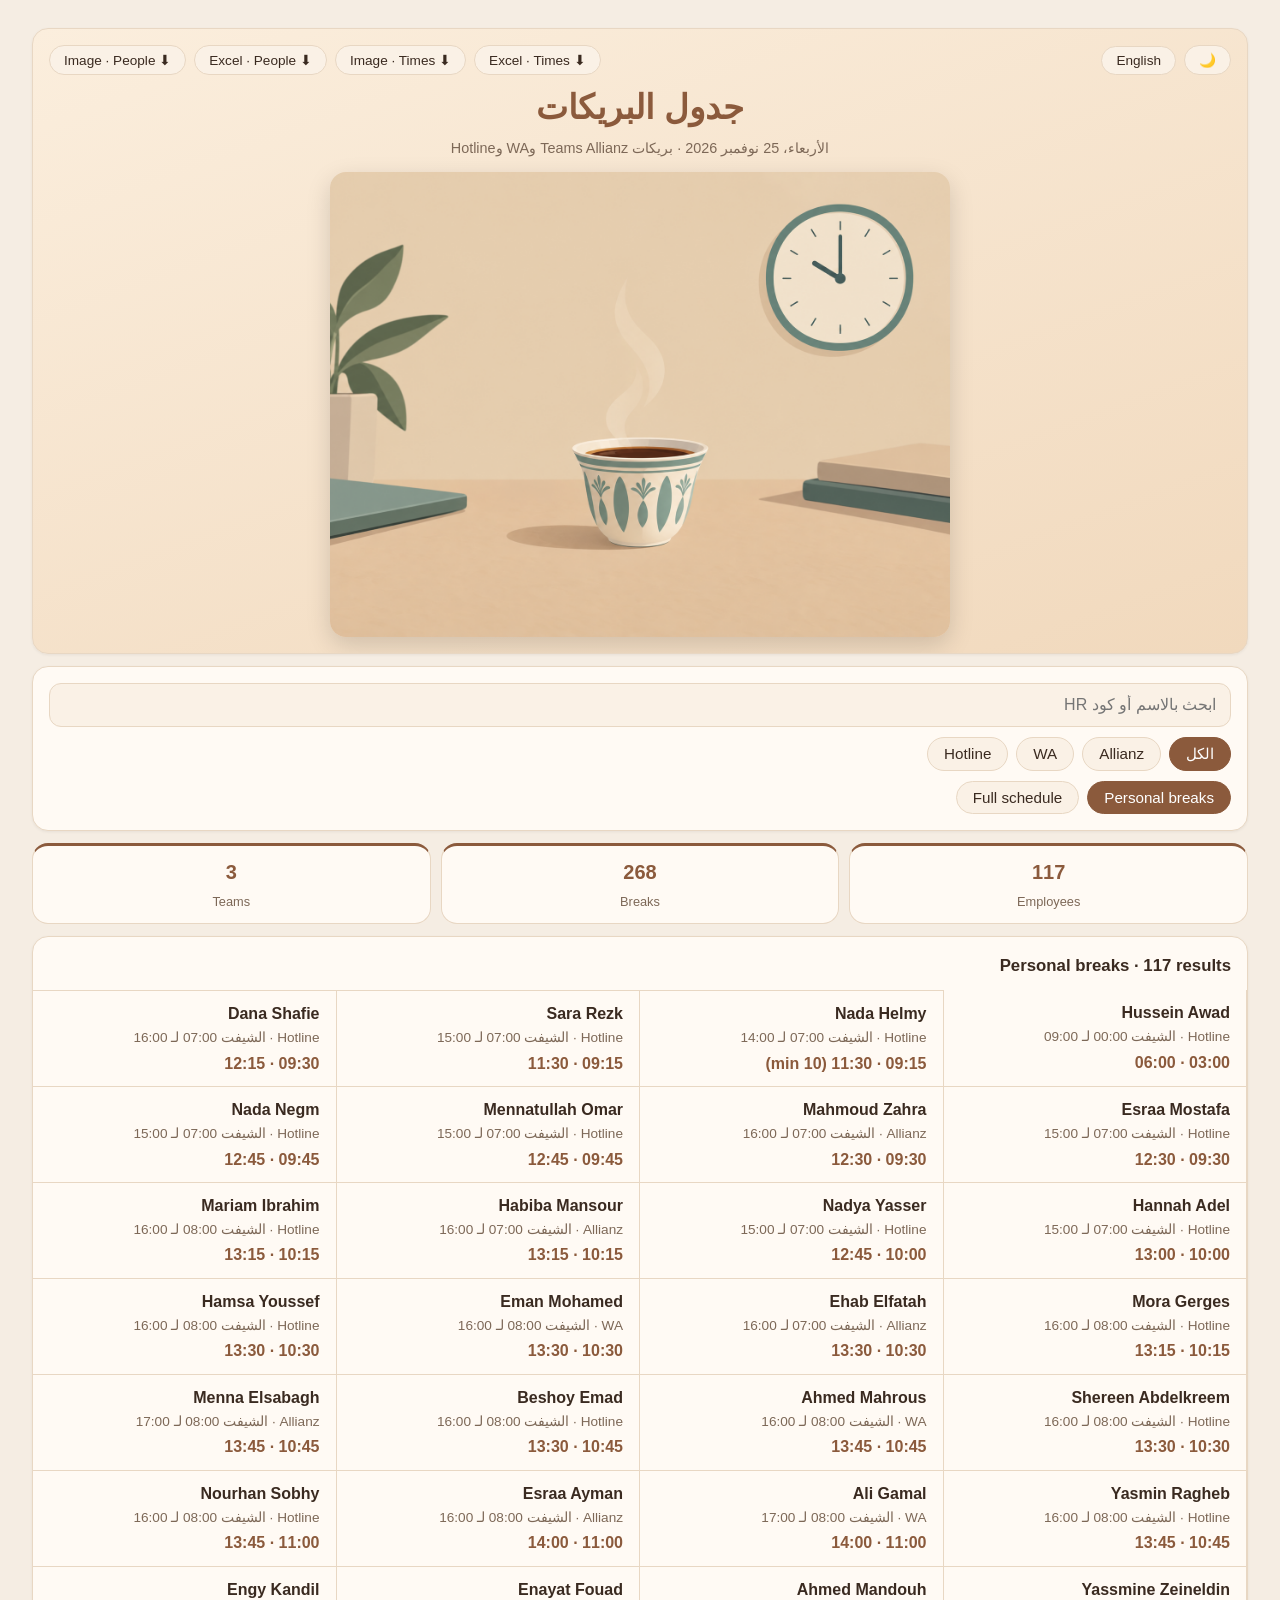
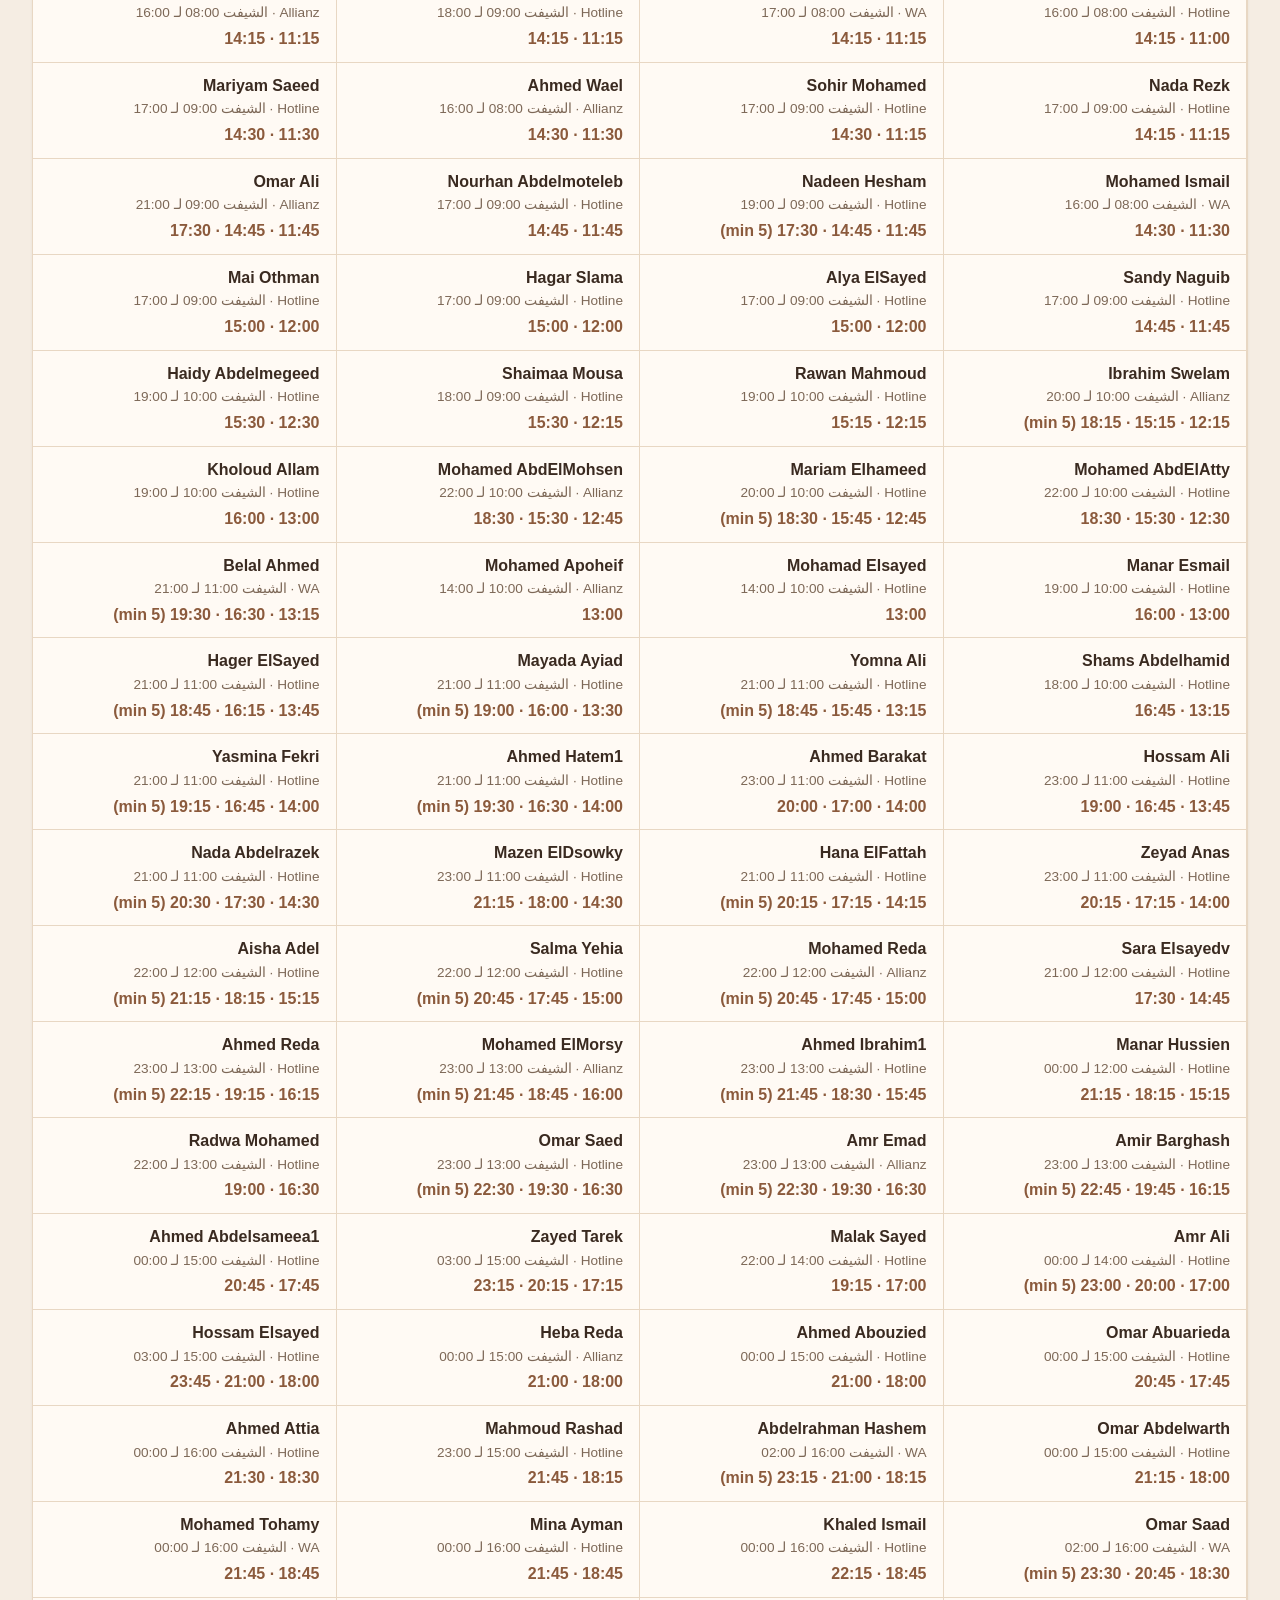
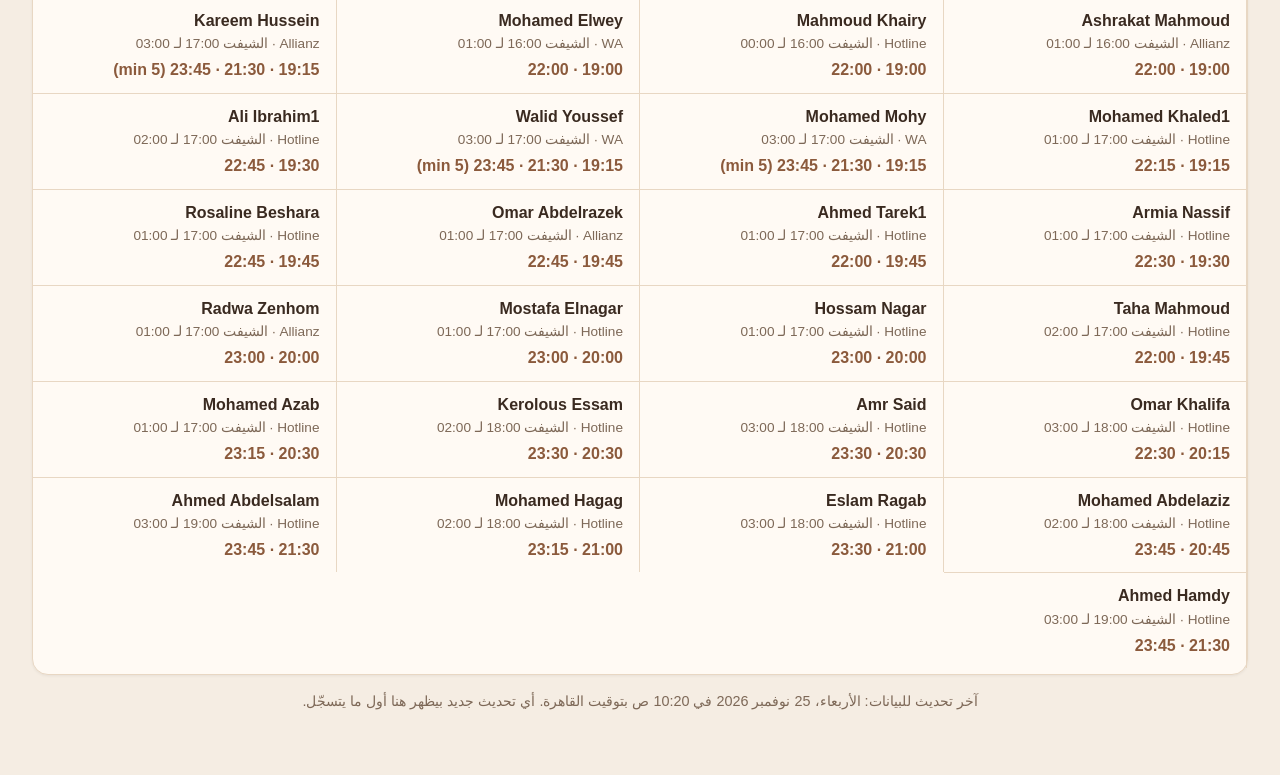
==== breaks/index.html @ 165786af "Add breaks board copy" ====
<!doctype html>
<html lang="ar" dir="rtl">
<head>
<meta charset="utf-8">
<meta name="viewport" content="width=device-width, initial-scale=1">
<meta name="description" content="جدول بريكات الفرق">
<title>جدول البريكات</title>
<link rel="stylesheet" href="app.css?v=3">
</head>
<body>
<div class="page">
  <header class="card hero">
    <div class="tools">
      <button id="themeBtn" class="tool-btn" type="button" aria-label="الوضع الليلي">🌙</button>
      <button id="langBtn" class="tool-btn" type="button">English</button>
      <span class="tools-gap"></span>
      <button id="xlsBtn" class="tool-btn" type="button">⬇ Excel</button>
      <button id="imgBtn" class="tool-btn" type="button">⬇ <span id="imgBtnLbl">Image</span></button>
      <button id="pxlsBtn" class="tool-btn" type="button">⬇ Excel · People</button>
      <button id="pimgBtn" class="tool-btn" type="button">⬇ Image · People</button>
    </div>
    <h1 id="title">جدول البريكات</h1>
    <p id="daydate" class="muted"></p>
    <img class="hero-img" src="hero.png" alt="">
  </header>

  <section class="card">
    <input id="q" class="search" type="search" placeholder="ابحث بالاسم أو كود HR" autocomplete="off">
    <div id="teams" class="chips" role="group" aria-label="الفريق"></div>
    <div id="views" class="chips" role="group" aria-label="العرض"></div>
  </section>

  <section id="stats" class="stats"></section>

  <main id="list" class="card list"></main>

  <footer class="muted foot">
    <p id="updated"></p>
  </footer>
</div>
<script src="config.js"></script>
<script src="viewer.js?v=6"></script>
</body>
</html>
---- breaks/app.css ----
:root {
  --bg: #f5ede3;
  --card: #fffaf4;
  --soft: #faf1e6;
  --ink: #3a2a20;
  --muted: #7d6857;
  --accent: #8b5a3c;
  --accent-soft: #f0dcc8;
  --line: #e8d7c3;
  --h1: #fbeedd;
  --h2: #f1d9bd;
  --radius: 16px;
}
body.dark {
  --bg: #17110d;
  --card: #251a14;
  --soft: #1d1410;
  --ink: #f3e8db;
  --muted: #b09a86;
  --accent: #d89c63;
  --accent-soft: #3b2a1e;
  --line: #4a3626;
  --h1: #2e2018;
  --h2: #3a2819;
}
* { box-sizing: border-box; }
html, body { margin: 0; padding: 0; }
body {
  background: var(--bg);
  color: var(--ink);
  font-family: "Segoe UI", Tahoma, "Noto Kufi Arabic", "Cairo", sans-serif;
  line-height: 1.6;
}
.page { max-width: 640px; margin: 0 auto; padding: 12px 12px 40px; }
@media (min-width: 900px) {
  .page { max-width: 1400px; padding: 16px 32px 48px; }
  .page.narrow { max-width: 640px; }
  .list { display: grid; grid-template-columns: repeat(auto-fill, minmax(300px, 1fr)); }
  .list h2, .list .empty { grid-column: 1 / -1; }
  .list .row { border-top: 1px solid var(--line); border-inline-start: 1px solid var(--line); }
}
.card {
  background: var(--card);
  border: 1px solid var(--line);
  border-radius: var(--radius);
  padding: 16px;
  margin-top: 12px;
}
.hero { text-align: center; background: linear-gradient(160deg, var(--h1), var(--h2)); border-color: var(--line); overflow: hidden; }
body.dark .hero { background: linear-gradient(160deg, var(--h1), var(--h2)); }
.hero h1 { margin: 4px 0 2px; font-size: 1.75rem; color: var(--accent); }
.hero .muted { margin: 0 0 10px; }
.hero-img { display: block; width: calc(100% + 32px); max-width: none; margin: 12px -16px -16px; border-radius: 0; }
@media (min-width: 700px) {
  .hero-img { width: 100%; max-width: 620px; margin: 12px auto 0; border-radius: 16px; box-shadow: 0 8px 24px rgba(0,0,0,.15); }
  .hero h1 { font-size: 2.1rem; }
}
.muted { color: var(--muted); font-size: 0.9rem; }
.search {
  width: 100%;
  padding: 12px 14px;
  font-size: 1rem;
  border: 1px solid var(--line);
  border-radius: 12px;
  background: var(--soft);
  color: var(--ink);
  font-family: inherit;
}
.search:focus { outline: 2px solid var(--accent); border-color: var(--accent); }
.chips { display: flex; flex-wrap: wrap; gap: 8px; margin-top: 10px; }
.chip {
  border: 1px solid var(--line);
  background: var(--soft);
  color: var(--ink);
  border-radius: 999px;
  padding: 7px 16px;
  font-size: 0.95rem;
  cursor: pointer;
  font-family: inherit;
}
.chip.on { background: var(--accent); border-color: var(--accent); color: #fff; }
body.dark .chip.on, body.dark .btn { color: #1a1109; }
.card { box-shadow: 0 1px 3px rgba(0,0,0,.06); }
.stats { display: flex; gap: 10px; margin-top: 12px; }
.stat {
  flex: 1;
  background: var(--card);
  border: 1px solid var(--line);
  border-radius: var(--radius);
  text-align: center;
  padding: 10px 4px;
}
.stat { border-top: 3px solid var(--accent); }
.stat b { display: block; font-size: 1.25rem; color: var(--accent); }
.stat span { font-size: 0.8rem; color: var(--muted); }
.list { padding: 6px 0; }
.list h2 { font-size: 1.05rem; margin: 10px 16px; }
.row { padding: 10px 16px; border-top: 1px solid var(--line); }
.row:first-of-type { border-top: 0; }
.row .nm { font-weight: 600; }
.row .dt { color: var(--muted); font-size: 0.85rem; }
.row .vl { color: var(--accent); font-weight: 600; margin-top: 2px; }
.row .vl.off { color: var(--muted); font-weight: 400; }
.b-past { color: var(--muted); opacity: 0.7; }
.mins {
  background: var(--accent-soft);
  color: var(--accent);
  border-radius: 999px;
  padding: 1px 9px;
  font-size: 0.78rem;
  font-weight: 700;
  margin-inline-start: 8px;
  vertical-align: 2px;
}
span.b-next {
  background: #fbbf24;
  color: #422006;
  border-radius: 999px;
  padding: 1px 9px;
  font-weight: 700;
  box-shadow: 0 0 10px rgba(251, 191, 36, 0.55);
}
.row.b-past .nm, .row.b-past .dt, .row.b-past .vl { color: var(--muted); opacity: 0.75; font-weight: 400; }
.row.b-next .nm {
  background: #fbbf24;
  color: #422006;
  border-radius: 8px;
  padding: 1px 10px;
  display: inline-block;
  box-shadow: 0 0 10px rgba(251, 191, 36, 0.55);
}
.empty { text-align: center; color: var(--muted); padding: 24px 16px; }
.foot { text-align: center; margin-top: 14px; }
.spin { text-align: center; color: var(--muted); padding: 30px; }
.lbl { display: block; font-size: 0.9rem; color: var(--muted); margin: 12px 0 4px; }
.file-in { display: block; width: 100%; padding: 10px; border: 1px dashed var(--line); border-radius: 12px; background: var(--soft); }
.tools { display: flex; flex-wrap: wrap; gap: 8px; align-items: center; margin-bottom: 6px; }
.tools-gap { flex: 1; }
.tool-btn {
  border: 1px solid var(--line);
  background: var(--soft);
  color: var(--ink);
  border-radius: 999px;
  padding: 6px 14px;
  font-size: 0.85rem;
  cursor: pointer;
  font-family: inherit;
  white-space: nowrap;
}
.tool-btn:active { transform: scale(0.96); }
.btn {
  display: inline-block; margin-top: 14px; padding: 12px 22px; border: 0; border-radius: 12px;
  background: var(--accent); color: #fff; font-size: 1rem; font-family: inherit; cursor: pointer;
}
.btn:disabled { opacity: 0.6; cursor: default; }
.link-btn { text-decoration: none; }
.err { color: #b91c1c; font-size: 0.9rem; margin: 10px 0 0; }
#summary ul { margin: 6px 0; padding-inline-start: 20px; }
h2 { font-size: 1.1rem; }
.ok { color: var(--accent); font-size: 0.9rem; margin: 10px 0 0; }
.edit-sub { font-size: 0.95rem; margin: 14px 0 6px; }
.et-wrap { max-height: 380px; overflow-y: auto; border: 1px solid var(--line); border-radius: 12px; margin-top: 10px; }
.et { width: 100%; border-collapse: collapse; font-size: 0.88rem; }
.et th, .et td { padding: 6px 8px; border-top: 1px solid var(--line); text-align: start; }
.et thead th { position: sticky; top: 0; background: var(--soft); border-top: 0; z-index: 1; }
.et td { vertical-align: middle; }
.et input {
  width: 100%; padding: 6px 8px; font-size: 0.9rem; font-family: inherit;
  border: 1px solid var(--line); border-radius: 8px; background: var(--soft); color: var(--ink);
}
.et input:focus { outline: 2px solid var(--accent); border-color: var(--accent); }
.et .c-time { width: 86px; }
.et .c-mins { width: 62px; }
.et .c-del { width: 34px; text-align: center; }
.et .del {
  border: 0; background: none; color: #b91c1c; font-size: 1.05rem; cursor: pointer; padding: 2px 6px;
}
.edit-add-row { display: flex; gap: 8px; margin-top: 8px; align-items: center; }
.edit-add-row .search { width: auto; flex: 1; padding: 9px 10px; font-size: 0.9rem; }
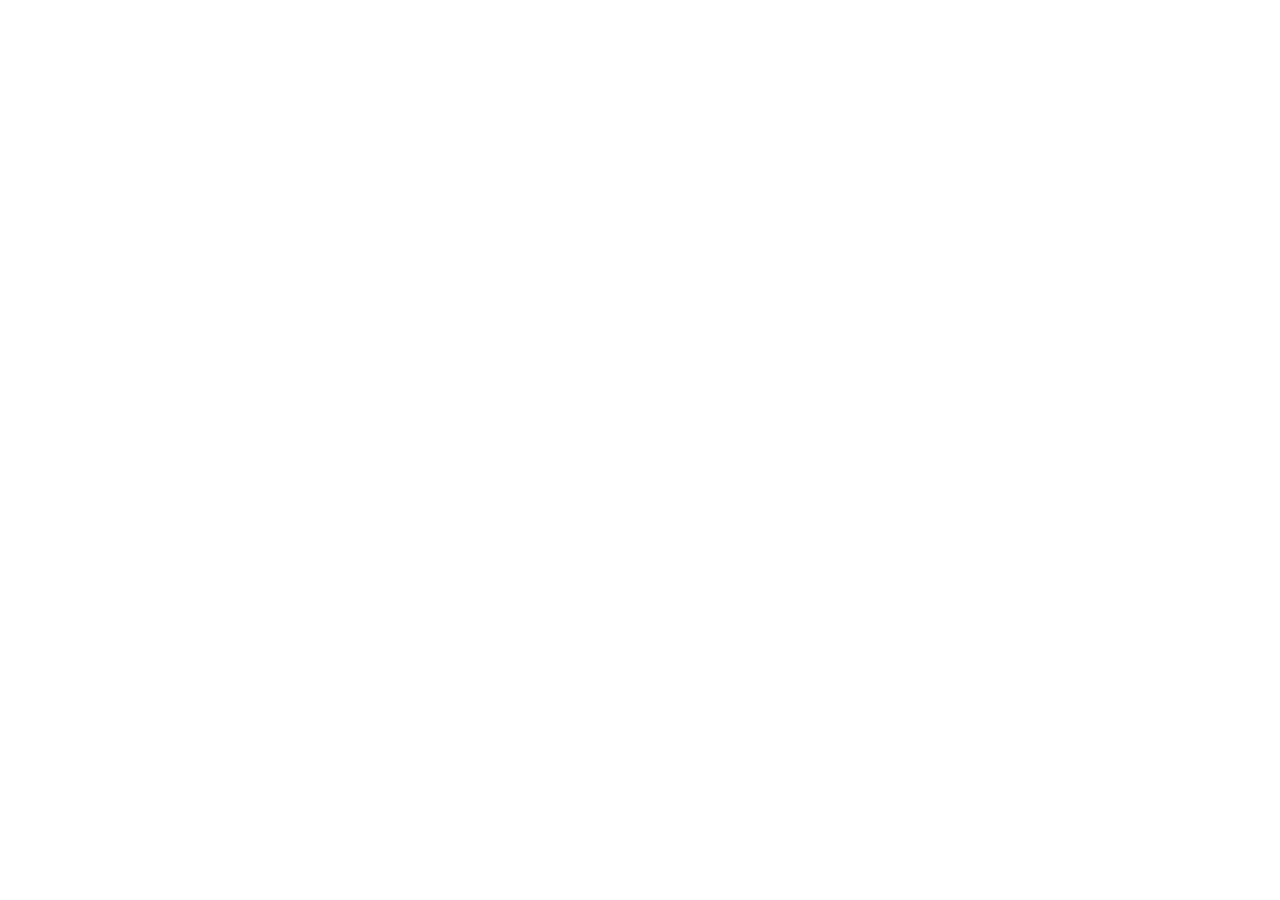
==== commit 7ecb6c8a: "Move breaks board to its own site; rotate key" ====
--- a/breaks/index.html
+++ b/breaks/index.html
@@ -1,44 +1,7 @@
 <!doctype html>
-<html lang="ar" dir="rtl">
-<head>
-<meta charset="utf-8">
+<html lang="ar" dir="rtl"><head><meta charset="utf-8">
 <meta name="viewport" content="width=device-width, initial-scale=1">
-<meta name="description" content="جدول بريكات الفرق">
-<title>جدول البريكات</title>
-<link rel="stylesheet" href="app.css?v=3">
-</head>
-<body>
-<div class="page">
-  <header class="card hero">
-    <div class="tools">
-      <button id="themeBtn" class="tool-btn" type="button" aria-label="الوضع الليلي">🌙</button>
-      <button id="langBtn" class="tool-btn" type="button">English</button>
-      <span class="tools-gap"></span>
-      <button id="xlsBtn" class="tool-btn" type="button">⬇ Excel</button>
-      <button id="imgBtn" class="tool-btn" type="button">⬇ <span id="imgBtnLbl">Image</span></button>
-      <button id="pxlsBtn" class="tool-btn" type="button">⬇ Excel · People</button>
-      <button id="pimgBtn" class="tool-btn" type="button">⬇ Image · People</button>
-    </div>
-    <h1 id="title">جدول البريكات</h1>
-    <p id="daydate" class="muted"></p>
-    <img class="hero-img" src="hero.png" alt="">
-  </header>
-
-  <section class="card">
-    <input id="q" class="search" type="search" placeholder="ابحث بالاسم أو كود HR" autocomplete="off">
-    <div id="teams" class="chips" role="group" aria-label="الفريق"></div>
-    <div id="views" class="chips" role="group" aria-label="العرض"></div>
-  </section>
-
-  <section id="stats" class="stats"></section>
-
-  <main id="list" class="card list"></main>
-
-  <footer class="muted foot">
-    <p id="updated"></p>
-  </footer>
-</div>
-<script src="config.js"></script>
-<script src="viewer.js?v=6"></script>
-</body>
-</html>
+<meta http-equiv="refresh" content="0; url=https://payersri.github.io/Breaks/">
+<title>Breaks</title></head>
+<body><p><a href="https://payersri.github.io/Breaks/">Breaks</a></p>
+<script>location.replace("https://payersri.github.io/Breaks/");</script></body></html>
